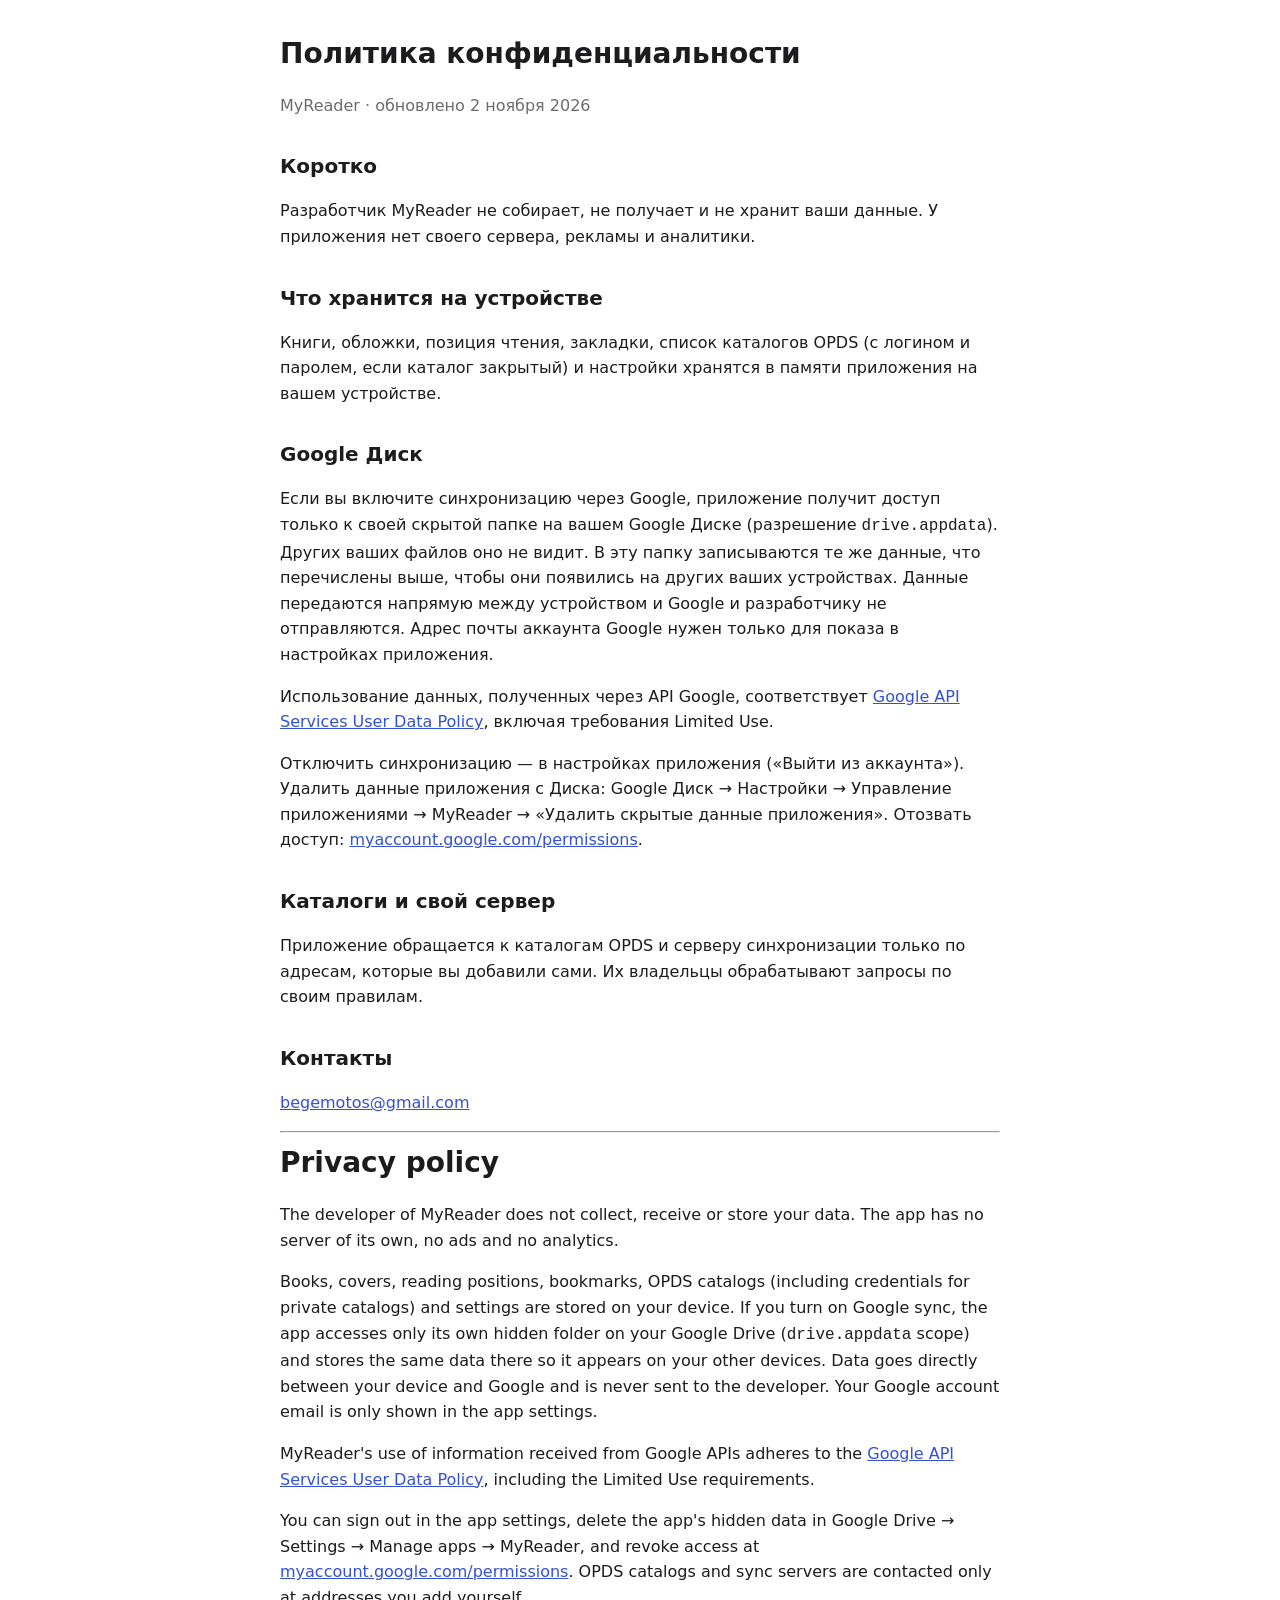
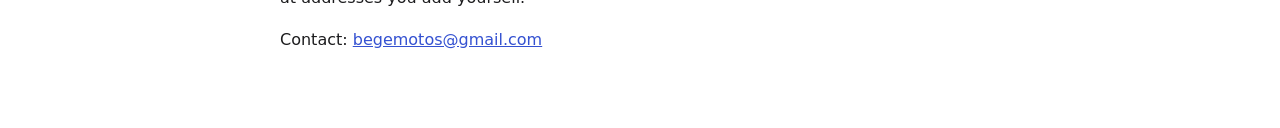
==== privacy.html @ 069d9de7 "MyReader: домашняя страница и политика конфиденциальности" ====
<!doctype html>
<html lang="ru"><head><meta charset="utf-8"><meta name="viewport" content="width=device-width,initial-scale=1">
<title>MyReader — конфиденциальность</title><link rel="stylesheet" href="style.css"></head>
<body><main>
<h1>Политика конфиденциальности</h1>
<p class="muted">MyReader · обновлено 2 ноября 2026</p>
<h2>Коротко</h2>
<p>Разработчик MyReader не собирает, не получает и не хранит ваши данные. У приложения нет своего сервера, рекламы и аналитики.</p>
<h2>Что хранится на устройстве</h2>
<p>Книги, обложки, позиция чтения, закладки, список каталогов OPDS (с логином и паролем, если каталог закрытый) и настройки хранятся в памяти приложения на вашем устройстве.</p>
<h2>Google Диск</h2>
<p>Если вы включите синхронизацию через Google, приложение получит доступ только к своей скрытой папке на вашем Google Диске (разрешение <code>drive.appdata</code>). Других ваших файлов оно не видит. В эту папку записываются те же данные, что перечислены выше, чтобы они появились на других ваших устройствах. Данные передаются напрямую между устройством и Google и разработчику не отправляются. Адрес почты аккаунта Google нужен только для показа в настройках приложения.</p>
<p>Использование данных, полученных через API Google, соответствует <a href="https://developers.google.com/terms/api-services-user-data-policy">Google API Services User Data Policy</a>, включая требования Limited Use.</p>
<p>Отключить синхронизацию — в настройках приложения («Выйти из аккаунта»). Удалить данные приложения с Диска: Google Диск → Настройки → Управление приложениями → MyReader → «Удалить скрытые данные приложения». Отозвать доступ: <a href="https://myaccount.google.com/permissions">myaccount.google.com/permissions</a>.</p>
<h2>Каталоги и свой сервер</h2>
<p>Приложение обращается к каталогам OPDS и серверу синхронизации только по адресам, которые вы добавили сами. Их владельцы обрабатывают запросы по своим правилам.</p>
<h2>Контакты</h2>
<p><a href="mailto:begemotos@gmail.com">begemotos@gmail.com</a></p>
<hr>
<section id="en" lang="en">
<h1>Privacy policy</h1>
<p>The developer of MyReader does not collect, receive or store your data. The app has no server of its own, no ads and no analytics.</p>
<p>Books, covers, reading positions, bookmarks, OPDS catalogs (including credentials for private catalogs) and settings are stored on your device. If you turn on Google sync, the app accesses only its own hidden folder on your Google Drive (<code>drive.appdata</code> scope) and stores the same data there so it appears on your other devices. Data goes directly between your device and Google and is never sent to the developer. Your Google account email is only shown in the app settings.</p>
<p>MyReader's use of information received from Google APIs adheres to the <a href="https://developers.google.com/terms/api-services-user-data-policy">Google API Services User Data Policy</a>, including the Limited Use requirements.</p>
<p>You can sign out in the app settings, delete the app's hidden data in Google Drive → Settings → Manage apps → MyReader, and revoke access at <a href="https://myaccount.google.com/permissions">myaccount.google.com/permissions</a>. OPDS catalogs and sync servers are contacted only at addresses you add yourself.</p>
<p>Contact: <a href="mailto:begemotos@gmail.com">begemotos@gmail.com</a></p>
</section>
</main></body></html>
---- style.css ----
:root{--bg:#fff;--text:#1c1c1e;--muted:#6b6b70;--accent:#3451D1}
@media (prefers-color-scheme:dark){:root{--bg:#121214;--text:#ececef;--muted:#9a9aa0;--accent:#8ea2ff}}
body{margin:0;background:var(--bg);color:var(--text);font:16px/1.6 system-ui,-apple-system,"Segoe UI",Roboto,sans-serif}
main{max-width:720px;margin:0 auto;padding:32px 16px 64px}
h1{font-size:28px;margin:0 0 8px}h2{font-size:20px;margin:32px 0 8px}
.muted{color:var(--muted)}a{color:var(--accent)}
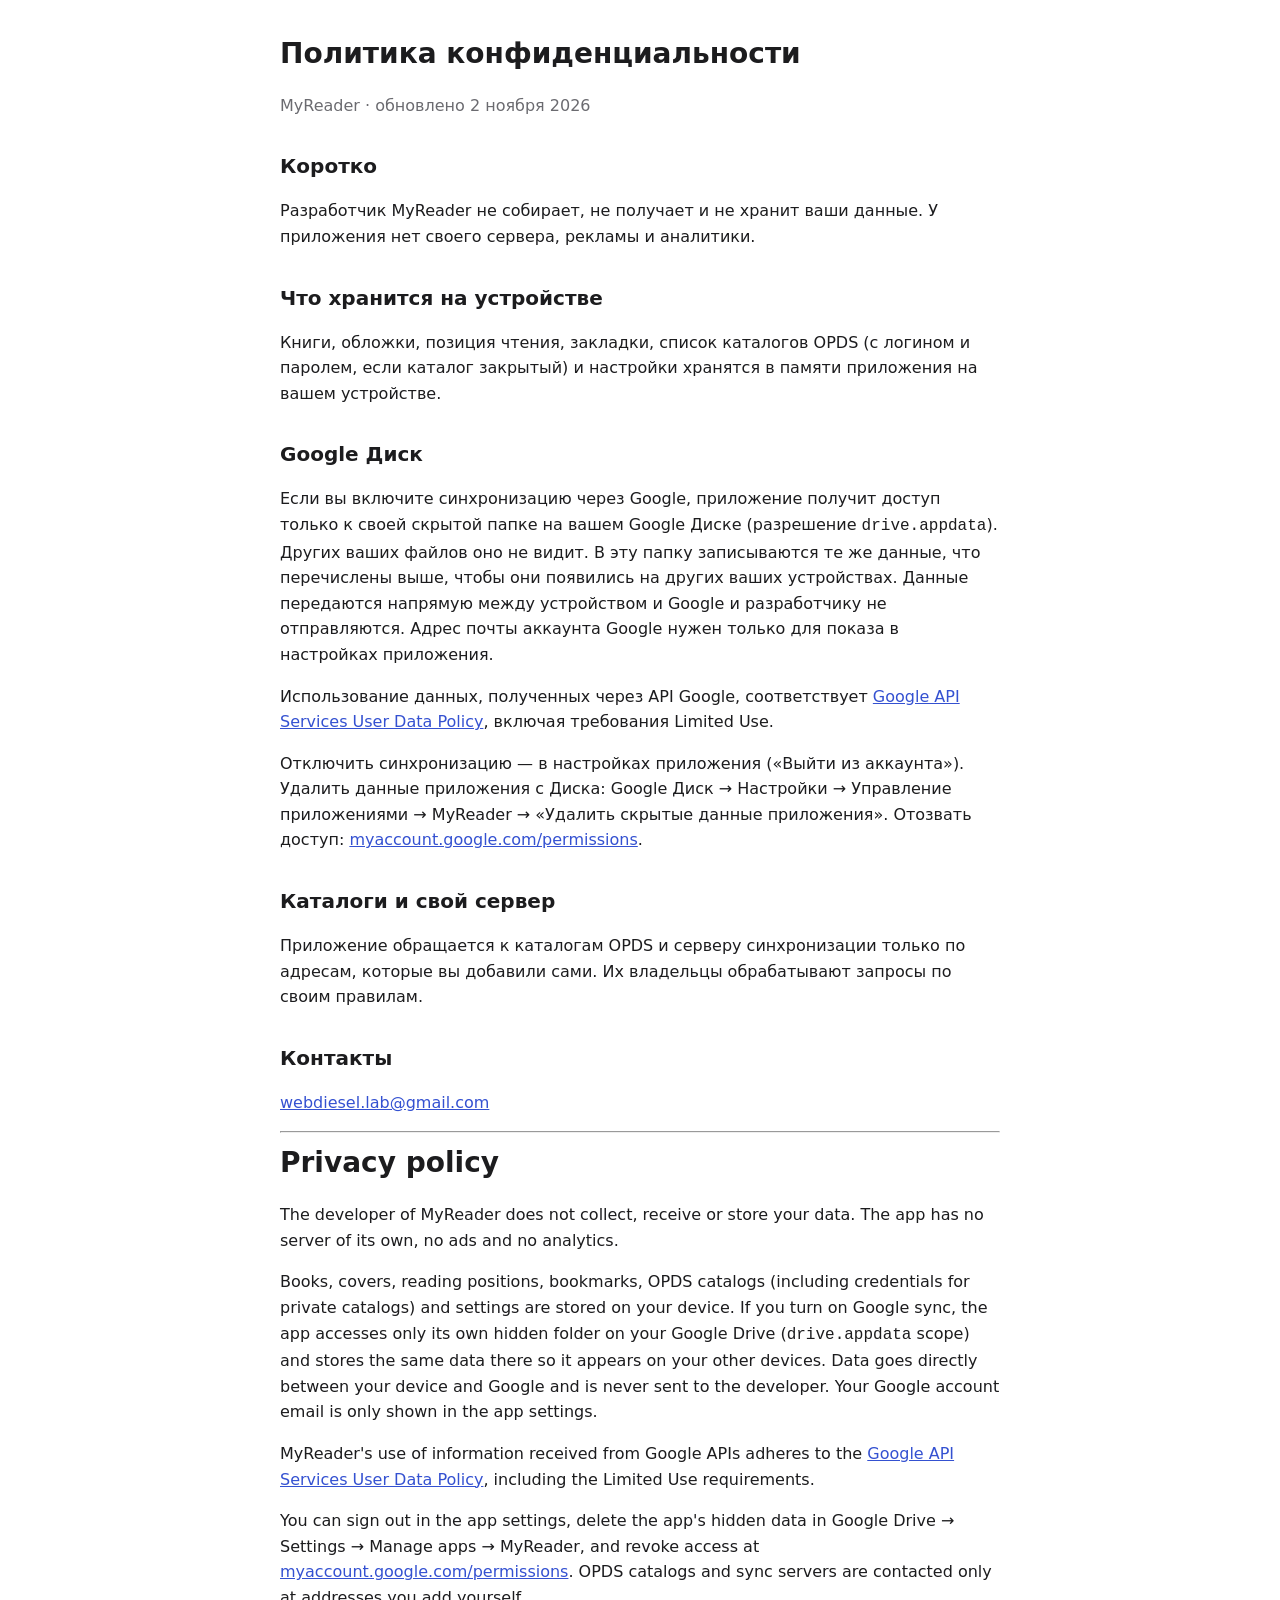
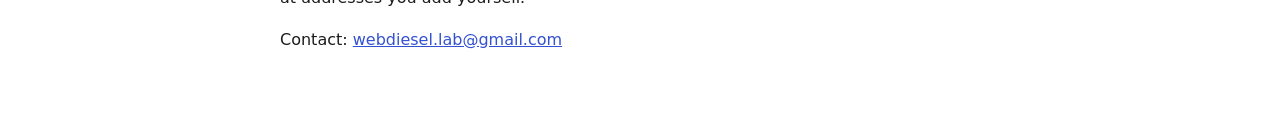
==== commit 1f549d5d: "Почта для связи" ====
--- a/privacy.html
+++ b/privacy.html
@@ -15,7 +15,7 @@
 <h2>Каталоги и свой сервер</h2>
 <p>Приложение обращается к каталогам OPDS и серверу синхронизации только по адресам, которые вы добавили сами. Их владельцы обрабатывают запросы по своим правилам.</p>
 <h2>Контакты</h2>
-<p><a href="mailto:begemotos@gmail.com">begemotos@gmail.com</a></p>
+<p><a href="mailto:webdiesel.lab@gmail.com">webdiesel.lab@gmail.com</a></p>
 <hr>
 <section id="en" lang="en">
 <h1>Privacy policy</h1>
@@ -23,6 +23,6 @@
 <p>Books, covers, reading positions, bookmarks, OPDS catalogs (including credentials for private catalogs) and settings are stored on your device. If you turn on Google sync, the app accesses only its own hidden folder on your Google Drive (<code>drive.appdata</code> scope) and stores the same data there so it appears on your other devices. Data goes directly between your device and Google and is never sent to the developer. Your Google account email is only shown in the app settings.</p>
 <p>MyReader's use of information received from Google APIs adheres to the <a href="https://developers.google.com/terms/api-services-user-data-policy">Google API Services User Data Policy</a>, including the Limited Use requirements.</p>
 <p>You can sign out in the app settings, delete the app's hidden data in Google Drive → Settings → Manage apps → MyReader, and revoke access at <a href="https://myaccount.google.com/permissions">myaccount.google.com/permissions</a>. OPDS catalogs and sync servers are contacted only at addresses you add yourself.</p>
-<p>Contact: <a href="mailto:begemotos@gmail.com">begemotos@gmail.com</a></p>
+<p>Contact: <a href="mailto:webdiesel.lab@gmail.com">webdiesel.lab@gmail.com</a></p>
 </section>
 </main></body></html>
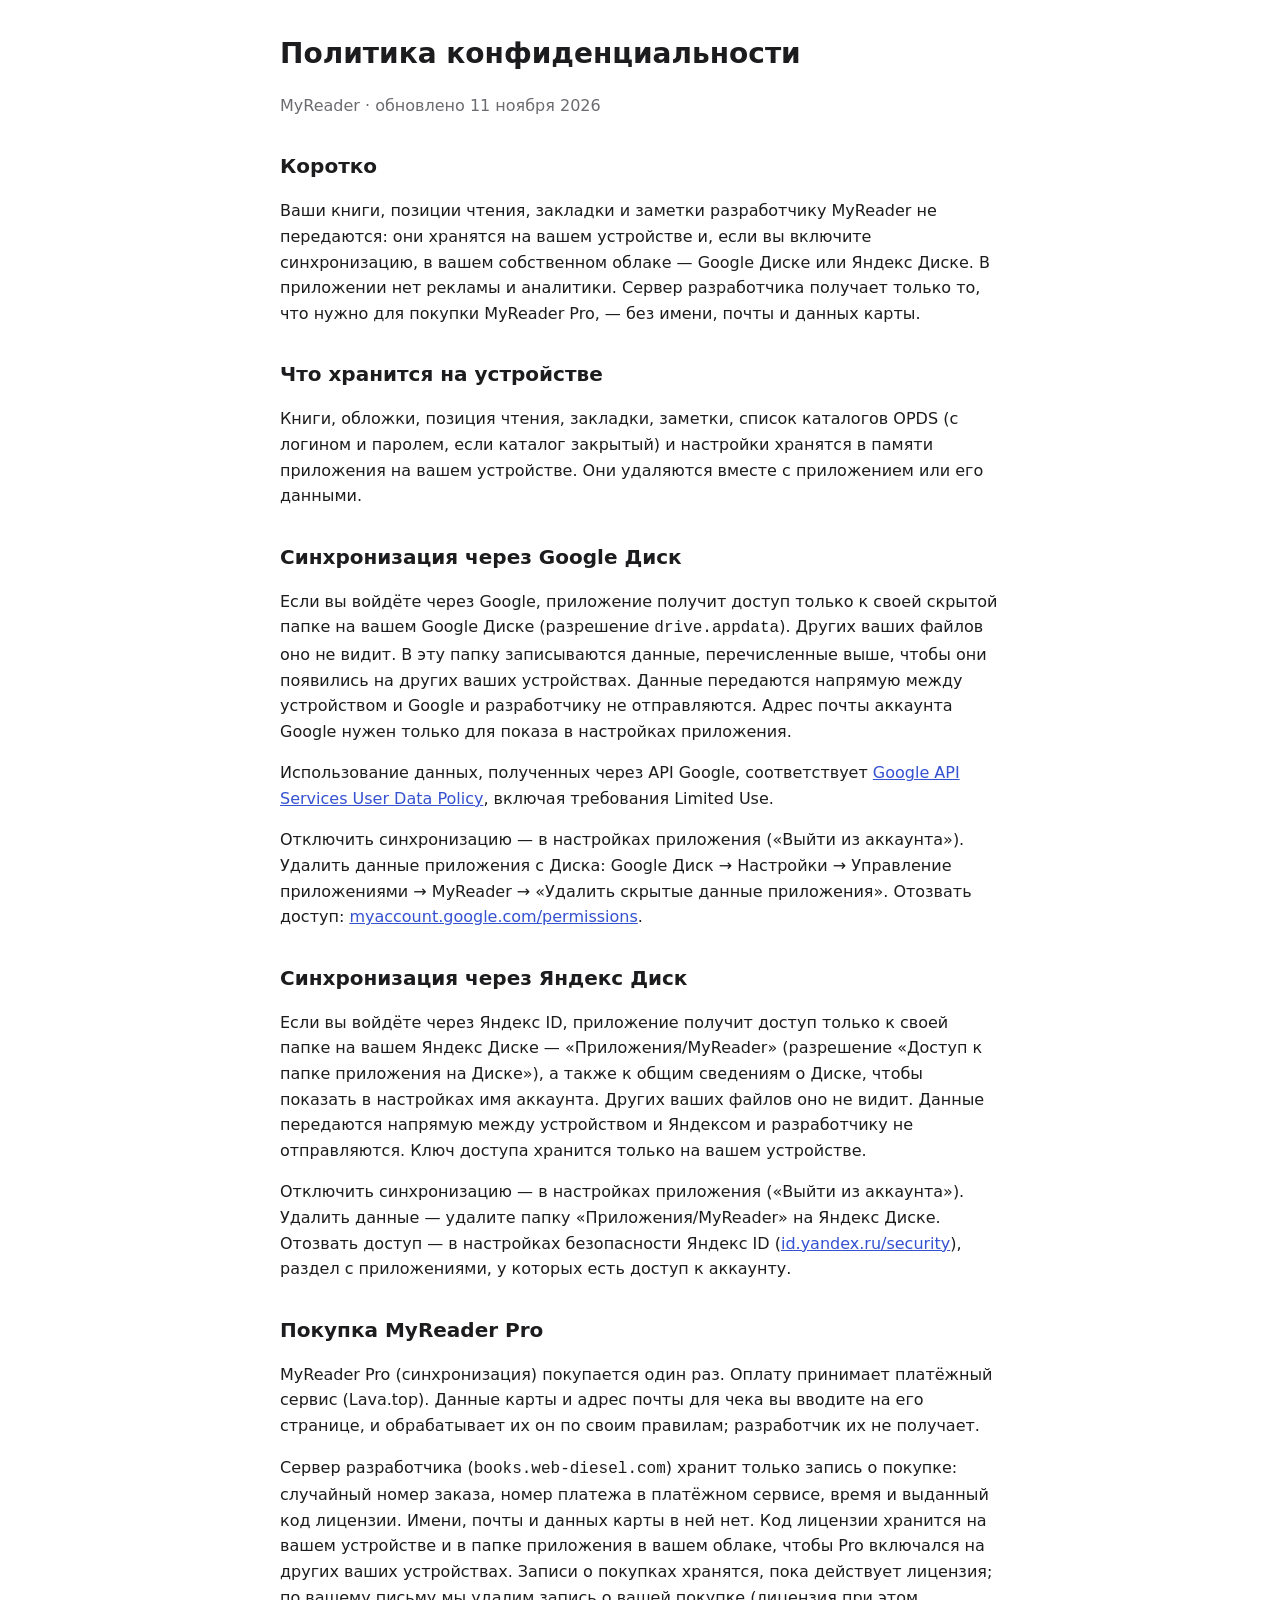
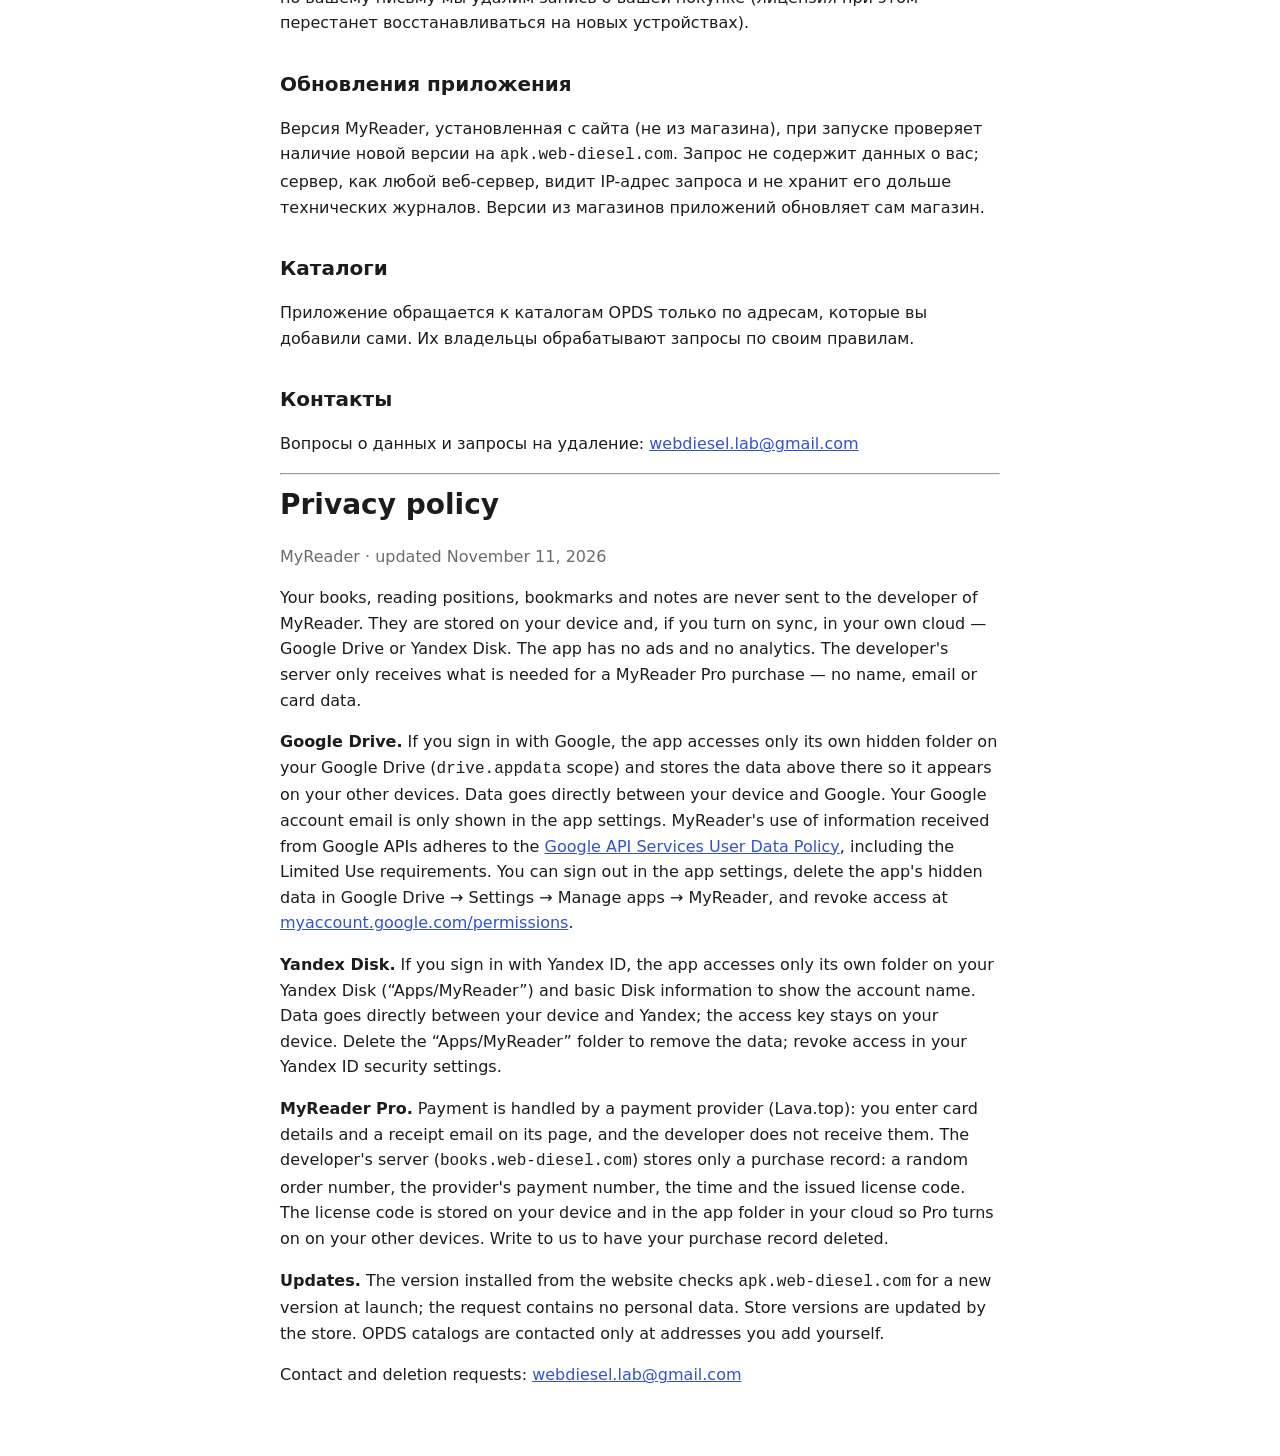
==== commit 4d176409: "Политика: Яндекс Диск, покупка MyReader Pro, сервер лицензий, проверка обновлений, сроки и удаление " ====
--- a/privacy.html
+++ b/privacy.html
@@ -3,26 +3,45 @@
 <title>MyReader — конфиденциальность</title><link rel="stylesheet" href="style.css"></head>
 <body><main>
 <h1>Политика конфиденциальности</h1>
-<p class="muted">MyReader · обновлено 2 ноября 2026</p>
+<p class="muted">MyReader · обновлено 11 ноября 2026</p>
+
 <h2>Коротко</h2>
-<p>Разработчик MyReader не собирает, не получает и не хранит ваши данные. У приложения нет своего сервера, рекламы и аналитики.</p>
+<p>Ваши книги, позиции чтения, закладки и заметки разработчику MyReader не передаются: они хранятся на вашем устройстве и, если вы включите синхронизацию, в вашем собственном облаке — Google Диске или Яндекс Диске. В приложении нет рекламы и аналитики. Сервер разработчика получает только то, что нужно для покупки MyReader Pro, — без имени, почты и данных карты.</p>
+
 <h2>Что хранится на устройстве</h2>
-<p>Книги, обложки, позиция чтения, закладки, список каталогов OPDS (с логином и паролем, если каталог закрытый) и настройки хранятся в памяти приложения на вашем устройстве.</p>
-<h2>Google Диск</h2>
-<p>Если вы включите синхронизацию через Google, приложение получит доступ только к своей скрытой папке на вашем Google Диске (разрешение <code>drive.appdata</code>). Других ваших файлов оно не видит. В эту папку записываются те же данные, что перечислены выше, чтобы они появились на других ваших устройствах. Данные передаются напрямую между устройством и Google и разработчику не отправляются. Адрес почты аккаунта Google нужен только для показа в настройках приложения.</p>
+<p>Книги, обложки, позиция чтения, закладки, заметки, список каталогов OPDS (с логином и паролем, если каталог закрытый) и настройки хранятся в памяти приложения на вашем устройстве. Они удаляются вместе с приложением или его данными.</p>
+
+<h2>Синхронизация через Google Диск</h2>
+<p>Если вы войдёте через Google, приложение получит доступ только к своей скрытой папке на вашем Google Диске (разрешение <code>drive.appdata</code>). Других ваших файлов оно не видит. В эту папку записываются данные, перечисленные выше, чтобы они появились на других ваших устройствах. Данные передаются напрямую между устройством и Google и разработчику не отправляются. Адрес почты аккаунта Google нужен только для показа в настройках приложения.</p>
 <p>Использование данных, полученных через API Google, соответствует <a href="https://developers.google.com/terms/api-services-user-data-policy">Google API Services User Data Policy</a>, включая требования Limited Use.</p>
 <p>Отключить синхронизацию — в настройках приложения («Выйти из аккаунта»). Удалить данные приложения с Диска: Google Диск → Настройки → Управление приложениями → MyReader → «Удалить скрытые данные приложения». Отозвать доступ: <a href="https://myaccount.google.com/permissions">myaccount.google.com/permissions</a>.</p>
-<h2>Каталоги и свой сервер</h2>
-<p>Приложение обращается к каталогам OPDS и серверу синхронизации только по адресам, которые вы добавили сами. Их владельцы обрабатывают запросы по своим правилам.</p>
+
+<h2>Синхронизация через Яндекс Диск</h2>
+<p>Если вы войдёте через Яндекс ID, приложение получит доступ только к своей папке на вашем Яндекс Диске — «Приложения/MyReader» (разрешение «Доступ к папке приложения на Диске»), а также к общим сведениям о Диске, чтобы показать в настройках имя аккаунта. Других ваших файлов оно не видит. Данные передаются напрямую между устройством и Яндексом и разработчику не отправляются. Ключ доступа хранится только на вашем устройстве.</p>
+<p>Отключить синхронизацию — в настройках приложения («Выйти из аккаунта»). Удалить данные — удалите папку «Приложения/MyReader» на Яндекс Диске. Отозвать доступ — в настройках безопасности Яндекс ID (<a href="https://id.yandex.ru/security">id.yandex.ru/security</a>), раздел с приложениями, у которых есть доступ к аккаунту.</p>
+
+<h2>Покупка MyReader Pro</h2>
+<p>MyReader Pro (синхронизация) покупается один раз. Оплату принимает платёжный сервис (Lava.top). Данные карты и адрес почты для чека вы вводите на его странице, и обрабатывает их он по своим правилам; разработчик их не получает.</p>
+<p>Сервер разработчика (<code>books.web-diesel.com</code>) хранит только запись о покупке: случайный номер заказа, номер платежа в платёжном сервисе, время и выданный код лицензии. Имени, почты и данных карты в ней нет. Код лицензии хранится на вашем устройстве и в папке приложения в вашем облаке, чтобы Pro включался на других ваших устройствах. Записи о покупках хранятся, пока действует лицензия; по вашему письму мы удалим запись о вашей покупке (лицензия при этом перестанет восстанавливаться на новых устройствах).</p>
+
+<h2>Обновления приложения</h2>
+<p>Версия MyReader, установленная с сайта (не из магазина), при запуске проверяет наличие новой версии на <code>apk.web-diesel.com</code>. Запрос не содержит данных о вас; сервер, как любой веб-сервер, видит IP-адрес запроса и не хранит его дольше технических журналов. Версии из магазинов приложений обновляет сам магазин.</p>
+
+<h2>Каталоги</h2>
+<p>Приложение обращается к каталогам OPDS только по адресам, которые вы добавили сами. Их владельцы обрабатывают запросы по своим правилам.</p>
+
 <h2>Контакты</h2>
-<p><a href="mailto:webdiesel.lab@gmail.com">webdiesel.lab@gmail.com</a></p>
+<p>Вопросы о данных и запросы на удаление: <a href="mailto:webdiesel.lab@gmail.com">webdiesel.lab@gmail.com</a></p>
+
 <hr>
 <section id="en" lang="en">
 <h1>Privacy policy</h1>
-<p>The developer of MyReader does not collect, receive or store your data. The app has no server of its own, no ads and no analytics.</p>
-<p>Books, covers, reading positions, bookmarks, OPDS catalogs (including credentials for private catalogs) and settings are stored on your device. If you turn on Google sync, the app accesses only its own hidden folder on your Google Drive (<code>drive.appdata</code> scope) and stores the same data there so it appears on your other devices. Data goes directly between your device and Google and is never sent to the developer. Your Google account email is only shown in the app settings.</p>
-<p>MyReader's use of information received from Google APIs adheres to the <a href="https://developers.google.com/terms/api-services-user-data-policy">Google API Services User Data Policy</a>, including the Limited Use requirements.</p>
-<p>You can sign out in the app settings, delete the app's hidden data in Google Drive → Settings → Manage apps → MyReader, and revoke access at <a href="https://myaccount.google.com/permissions">myaccount.google.com/permissions</a>. OPDS catalogs and sync servers are contacted only at addresses you add yourself.</p>
-<p>Contact: <a href="mailto:webdiesel.lab@gmail.com">webdiesel.lab@gmail.com</a></p>
+<p class="muted">MyReader · updated November 11, 2026</p>
+<p>Your books, reading positions, bookmarks and notes are never sent to the developer of MyReader. They are stored on your device and, if you turn on sync, in your own cloud — Google Drive or Yandex Disk. The app has no ads and no analytics. The developer's server only receives what is needed for a MyReader Pro purchase — no name, email or card data.</p>
+<p><b>Google Drive.</b> If you sign in with Google, the app accesses only its own hidden folder on your Google Drive (<code>drive.appdata</code> scope) and stores the data above there so it appears on your other devices. Data goes directly between your device and Google. Your Google account email is only shown in the app settings. MyReader's use of information received from Google APIs adheres to the <a href="https://developers.google.com/terms/api-services-user-data-policy">Google API Services User Data Policy</a>, including the Limited Use requirements. You can sign out in the app settings, delete the app's hidden data in Google Drive → Settings → Manage apps → MyReader, and revoke access at <a href="https://myaccount.google.com/permissions">myaccount.google.com/permissions</a>.</p>
+<p><b>Yandex Disk.</b> If you sign in with Yandex ID, the app accesses only its own folder on your Yandex Disk (“Apps/MyReader”) and basic Disk information to show the account name. Data goes directly between your device and Yandex; the access key stays on your device. Delete the “Apps/MyReader” folder to remove the data; revoke access in your Yandex ID security settings.</p>
+<p><b>MyReader Pro.</b> Payment is handled by a payment provider (Lava.top): you enter card details and a receipt email on its page, and the developer does not receive them. The developer's server (<code>books.web-diesel.com</code>) stores only a purchase record: a random order number, the provider's payment number, the time and the issued license code. The license code is stored on your device and in the app folder in your cloud so Pro turns on on your other devices. Write to us to have your purchase record deleted.</p>
+<p><b>Updates.</b> The version installed from the website checks <code>apk.web-diesel.com</code> for a new version at launch; the request contains no personal data. Store versions are updated by the store. OPDS catalogs are contacted only at addresses you add yourself.</p>
+<p>Contact and deletion requests: <a href="mailto:webdiesel.lab@gmail.com">webdiesel.lab@gmail.com</a></p>
 </section>
 </main></body></html>
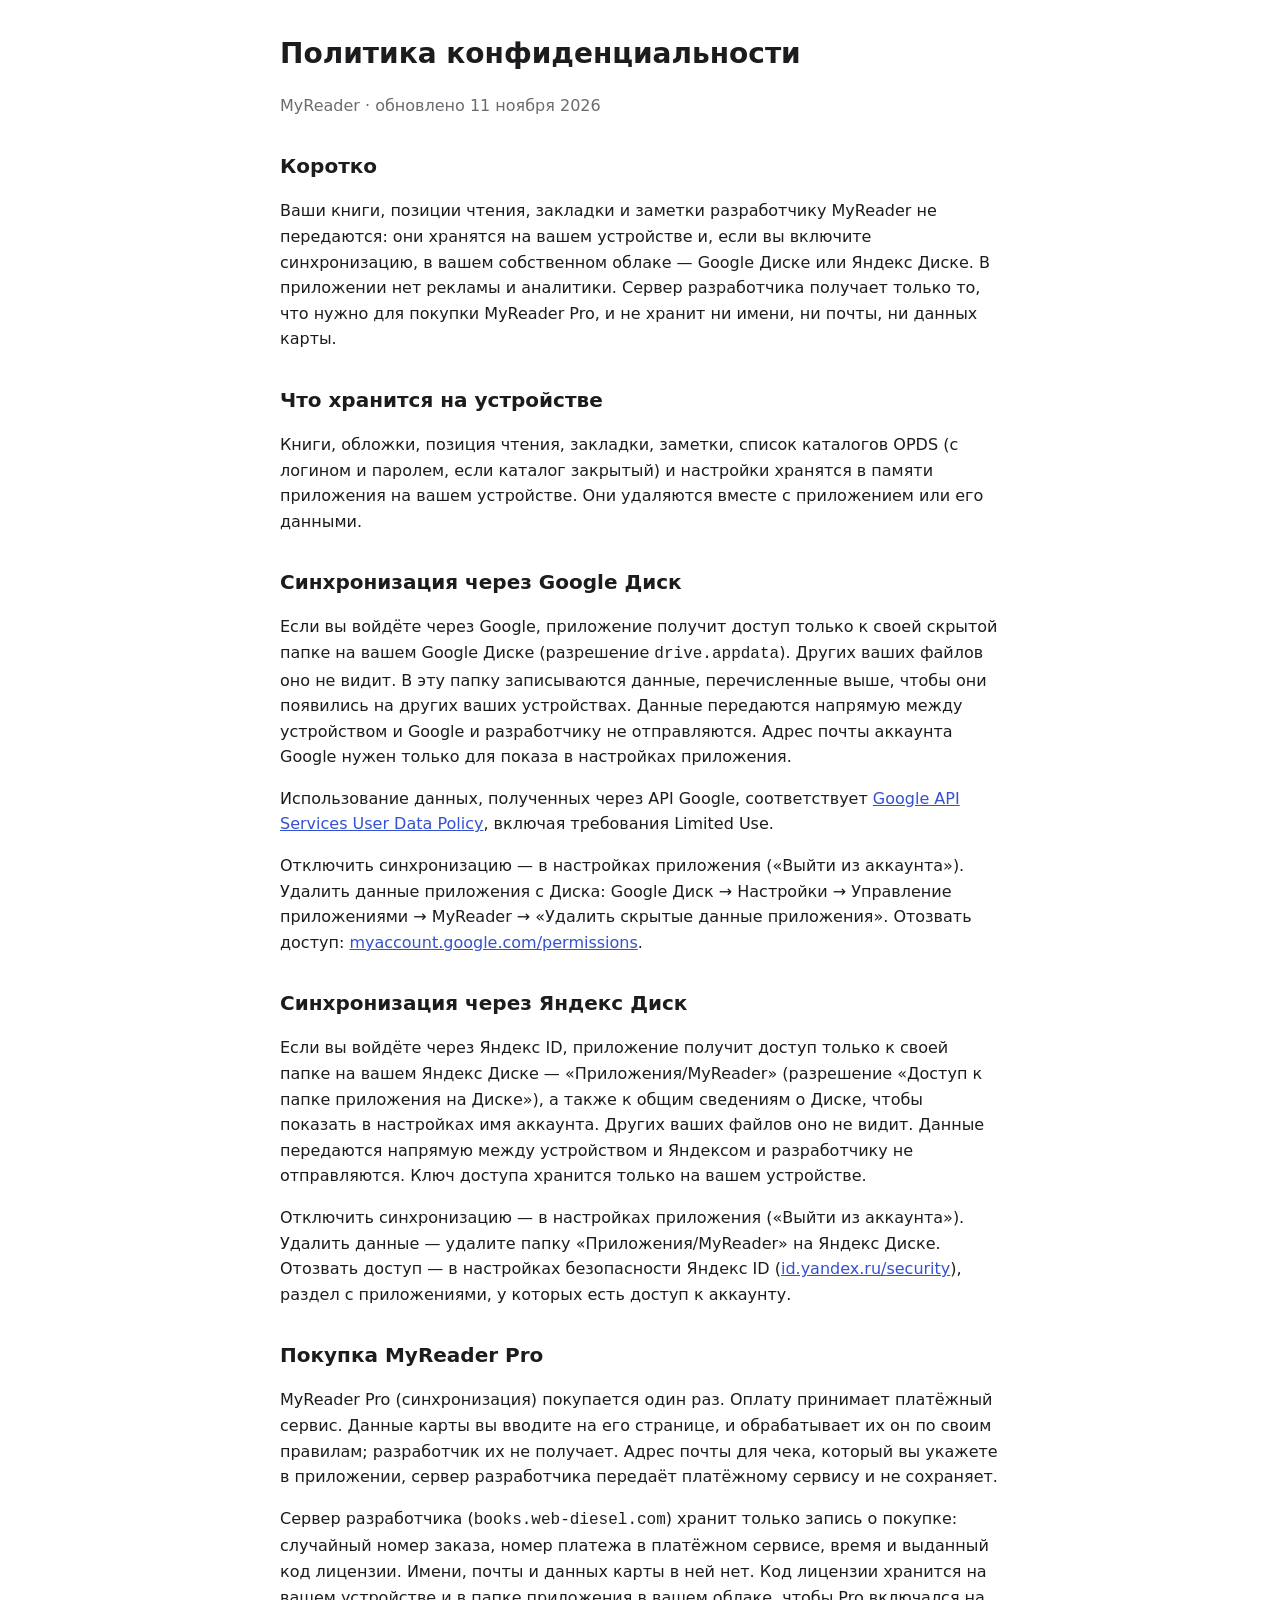
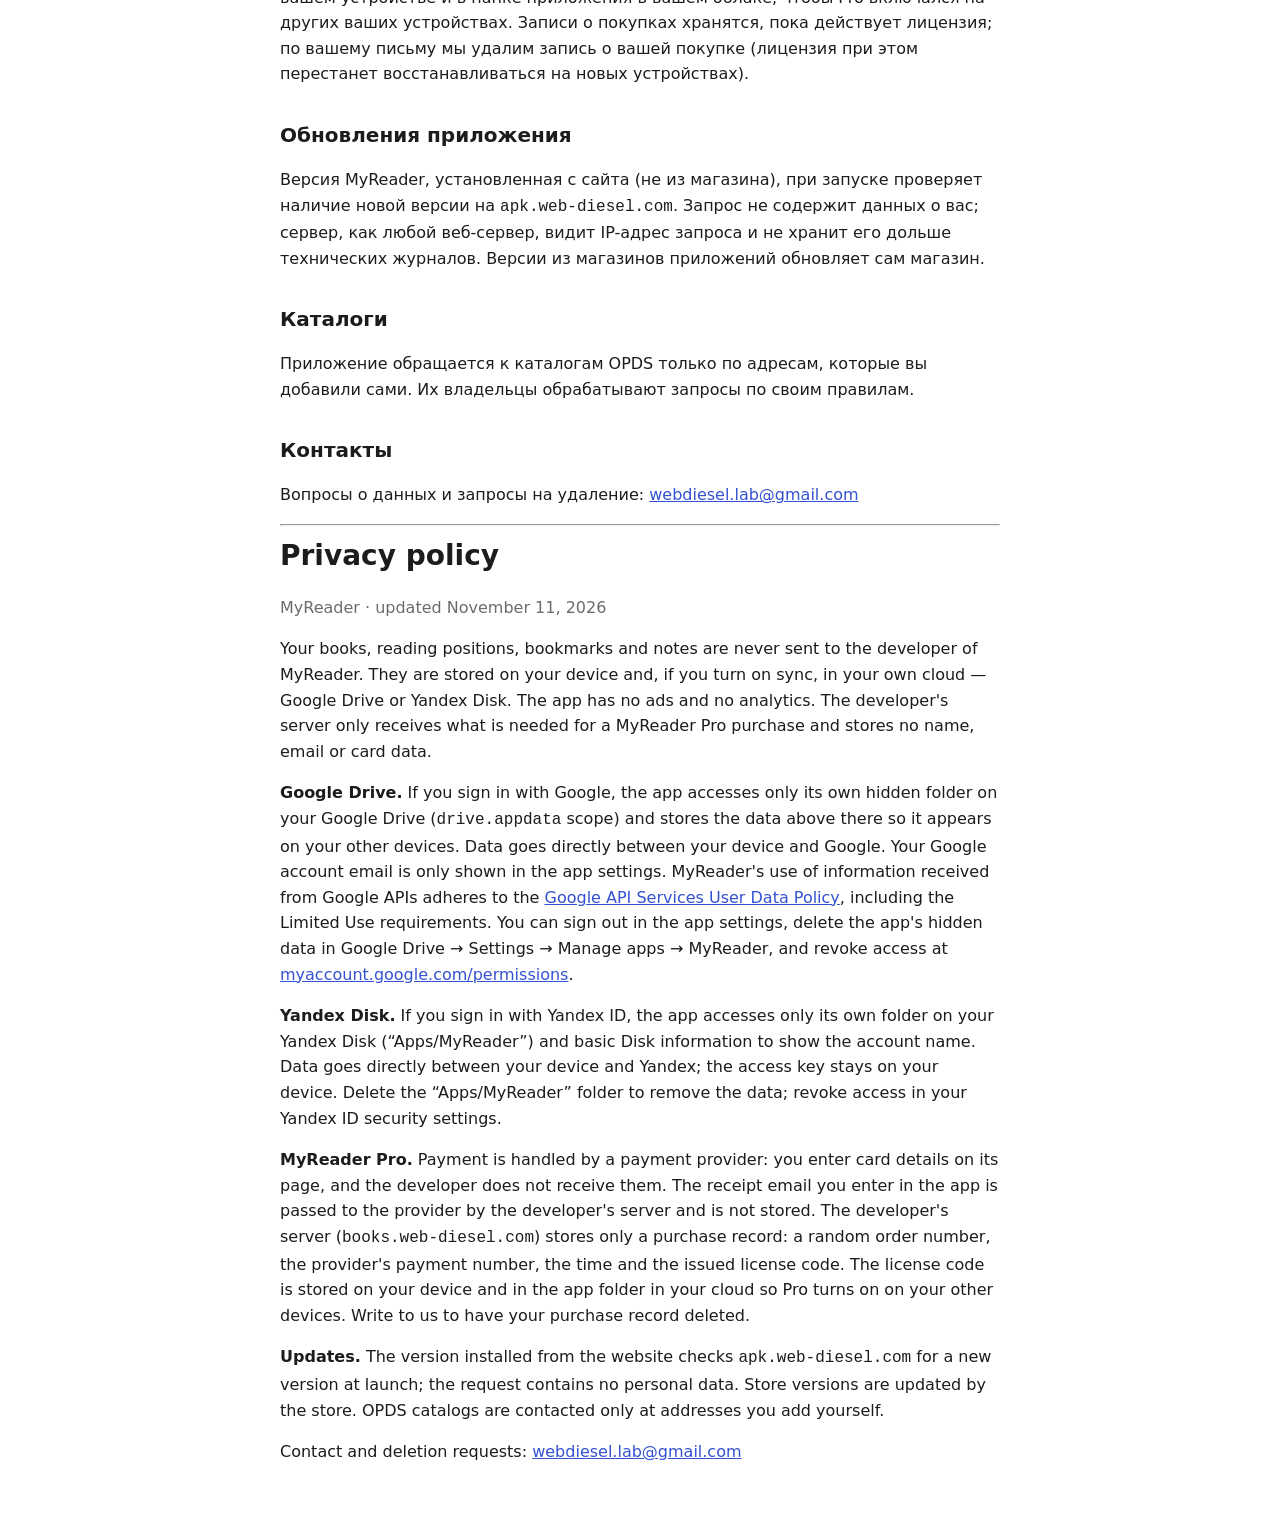
==== commit 7afc40f9: "Политика: платёжный сервис без названия, почта для чека не хранится" ====
--- a/privacy.html
+++ b/privacy.html
@@ -6,7 +6,7 @@
 <p class="muted">MyReader · обновлено 11 ноября 2026</p>
 
 <h2>Коротко</h2>
-<p>Ваши книги, позиции чтения, закладки и заметки разработчику MyReader не передаются: они хранятся на вашем устройстве и, если вы включите синхронизацию, в вашем собственном облаке — Google Диске или Яндекс Диске. В приложении нет рекламы и аналитики. Сервер разработчика получает только то, что нужно для покупки MyReader Pro, — без имени, почты и данных карты.</p>
+<p>Ваши книги, позиции чтения, закладки и заметки разработчику MyReader не передаются: они хранятся на вашем устройстве и, если вы включите синхронизацию, в вашем собственном облаке — Google Диске или Яндекс Диске. В приложении нет рекламы и аналитики. Сервер разработчика получает только то, что нужно для покупки MyReader Pro, и не хранит ни имени, ни почты, ни данных карты.</p>
 
 <h2>Что хранится на устройстве</h2>
 <p>Книги, обложки, позиция чтения, закладки, заметки, список каталогов OPDS (с логином и паролем, если каталог закрытый) и настройки хранятся в памяти приложения на вашем устройстве. Они удаляются вместе с приложением или его данными.</p>
@@ -21,7 +21,7 @@
 <p>Отключить синхронизацию — в настройках приложения («Выйти из аккаунта»). Удалить данные — удалите папку «Приложения/MyReader» на Яндекс Диске. Отозвать доступ — в настройках безопасности Яндекс ID (<a href="https://id.yandex.ru/security">id.yandex.ru/security</a>), раздел с приложениями, у которых есть доступ к аккаунту.</p>
 
 <h2>Покупка MyReader Pro</h2>
-<p>MyReader Pro (синхронизация) покупается один раз. Оплату принимает платёжный сервис (Lava.top). Данные карты и адрес почты для чека вы вводите на его странице, и обрабатывает их он по своим правилам; разработчик их не получает.</p>
+<p>MyReader Pro (синхронизация) покупается один раз. Оплату принимает платёжный сервис. Данные карты вы вводите на его странице, и обрабатывает их он по своим правилам; разработчик их не получает. Адрес почты для чека, который вы укажете в приложении, сервер разработчика передаёт платёжному сервису и не сохраняет.</p>
 <p>Сервер разработчика (<code>books.web-diesel.com</code>) хранит только запись о покупке: случайный номер заказа, номер платежа в платёжном сервисе, время и выданный код лицензии. Имени, почты и данных карты в ней нет. Код лицензии хранится на вашем устройстве и в папке приложения в вашем облаке, чтобы Pro включался на других ваших устройствах. Записи о покупках хранятся, пока действует лицензия; по вашему письму мы удалим запись о вашей покупке (лицензия при этом перестанет восстанавливаться на новых устройствах).</p>
 
 <h2>Обновления приложения</h2>
@@ -37,10 +37,10 @@
 <section id="en" lang="en">
 <h1>Privacy policy</h1>
 <p class="muted">MyReader · updated November 11, 2026</p>
-<p>Your books, reading positions, bookmarks and notes are never sent to the developer of MyReader. They are stored on your device and, if you turn on sync, in your own cloud — Google Drive or Yandex Disk. The app has no ads and no analytics. The developer's server only receives what is needed for a MyReader Pro purchase — no name, email or card data.</p>
+<p>Your books, reading positions, bookmarks and notes are never sent to the developer of MyReader. They are stored on your device and, if you turn on sync, in your own cloud — Google Drive or Yandex Disk. The app has no ads and no analytics. The developer's server only receives what is needed for a MyReader Pro purchase and stores no name, email or card data.</p>
 <p><b>Google Drive.</b> If you sign in with Google, the app accesses only its own hidden folder on your Google Drive (<code>drive.appdata</code> scope) and stores the data above there so it appears on your other devices. Data goes directly between your device and Google. Your Google account email is only shown in the app settings. MyReader's use of information received from Google APIs adheres to the <a href="https://developers.google.com/terms/api-services-user-data-policy">Google API Services User Data Policy</a>, including the Limited Use requirements. You can sign out in the app settings, delete the app's hidden data in Google Drive → Settings → Manage apps → MyReader, and revoke access at <a href="https://myaccount.google.com/permissions">myaccount.google.com/permissions</a>.</p>
 <p><b>Yandex Disk.</b> If you sign in with Yandex ID, the app accesses only its own folder on your Yandex Disk (“Apps/MyReader”) and basic Disk information to show the account name. Data goes directly between your device and Yandex; the access key stays on your device. Delete the “Apps/MyReader” folder to remove the data; revoke access in your Yandex ID security settings.</p>
-<p><b>MyReader Pro.</b> Payment is handled by a payment provider (Lava.top): you enter card details and a receipt email on its page, and the developer does not receive them. The developer's server (<code>books.web-diesel.com</code>) stores only a purchase record: a random order number, the provider's payment number, the time and the issued license code. The license code is stored on your device and in the app folder in your cloud so Pro turns on on your other devices. Write to us to have your purchase record deleted.</p>
+<p><b>MyReader Pro.</b> Payment is handled by a payment provider: you enter card details on its page, and the developer does not receive them. The receipt email you enter in the app is passed to the provider by the developer's server and is not stored. The developer's server (<code>books.web-diesel.com</code>) stores only a purchase record: a random order number, the provider's payment number, the time and the issued license code. The license code is stored on your device and in the app folder in your cloud so Pro turns on on your other devices. Write to us to have your purchase record deleted.</p>
 <p><b>Updates.</b> The version installed from the website checks <code>apk.web-diesel.com</code> for a new version at launch; the request contains no personal data. Store versions are updated by the store. OPDS catalogs are contacted only at addresses you add yourself.</p>
 <p>Contact and deletion requests: <a href="mailto:webdiesel.lab@gmail.com">webdiesel.lab@gmail.com</a></p>
 </section>
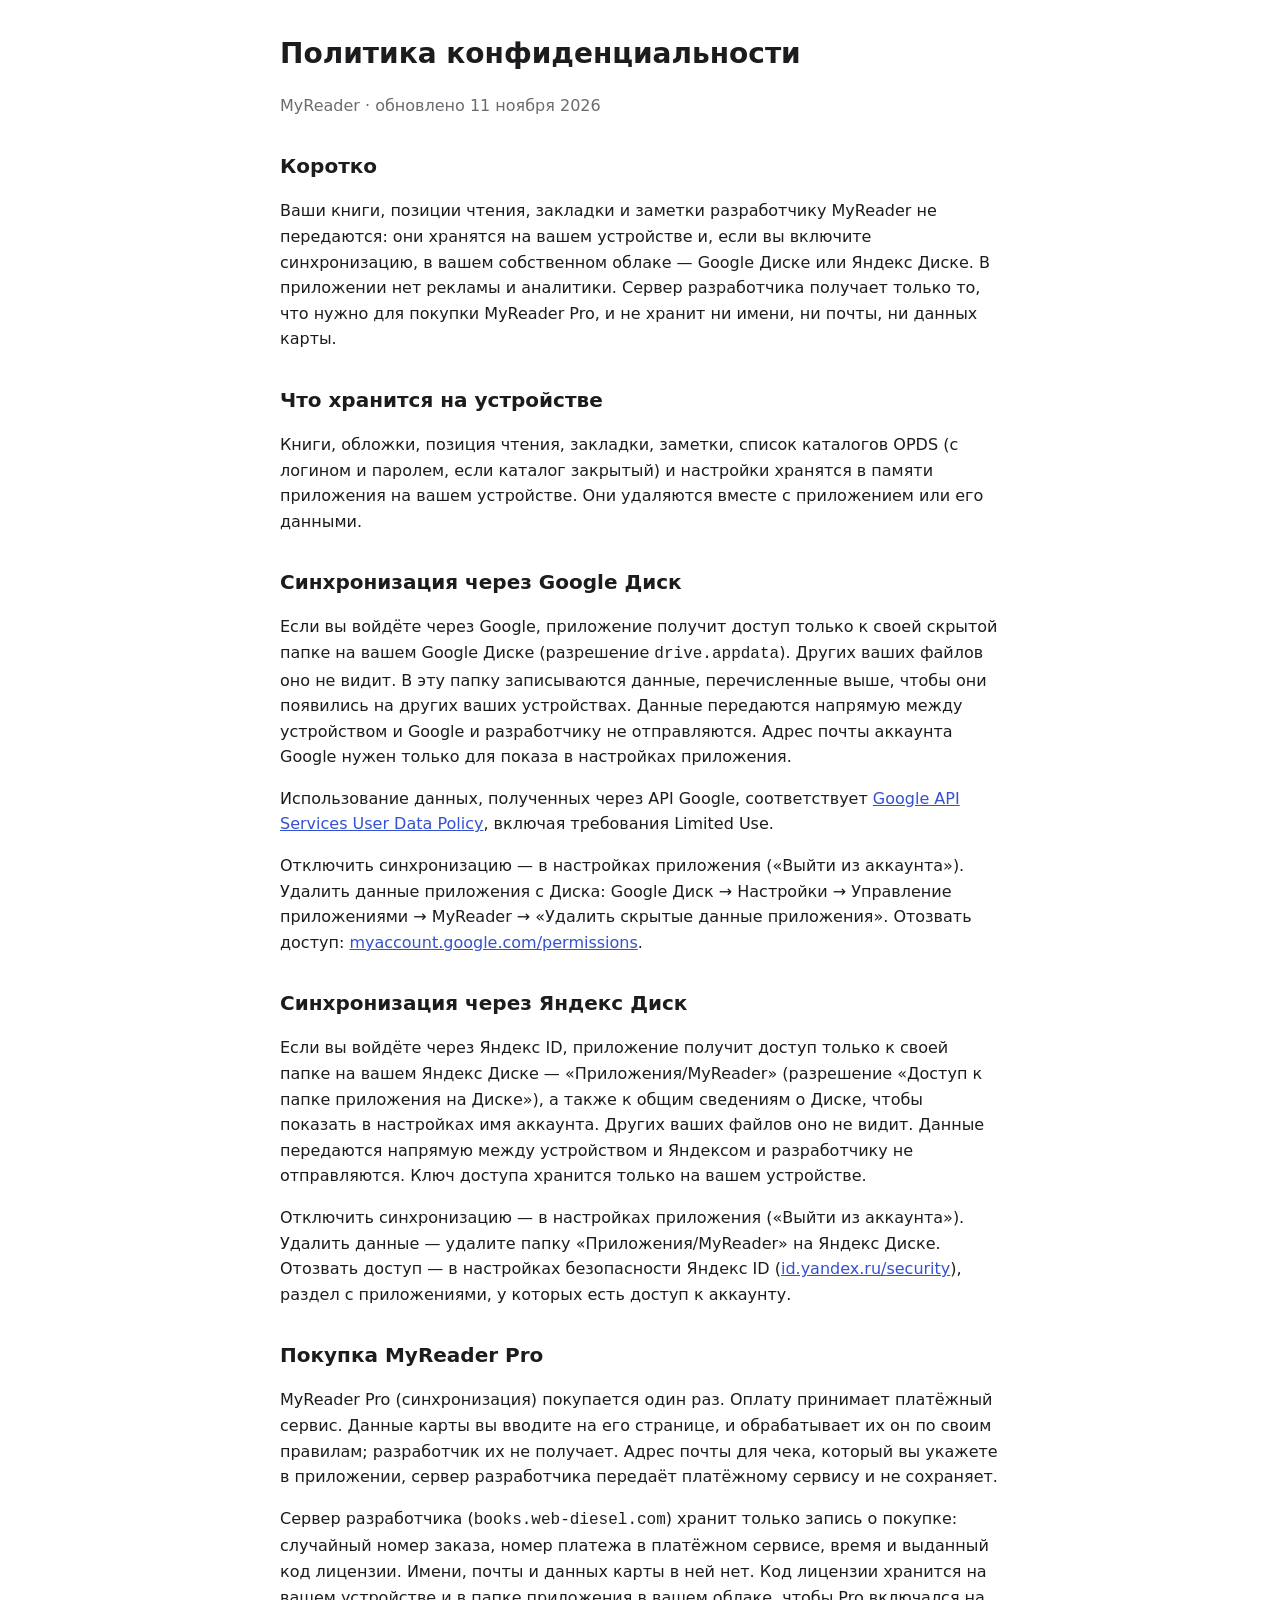
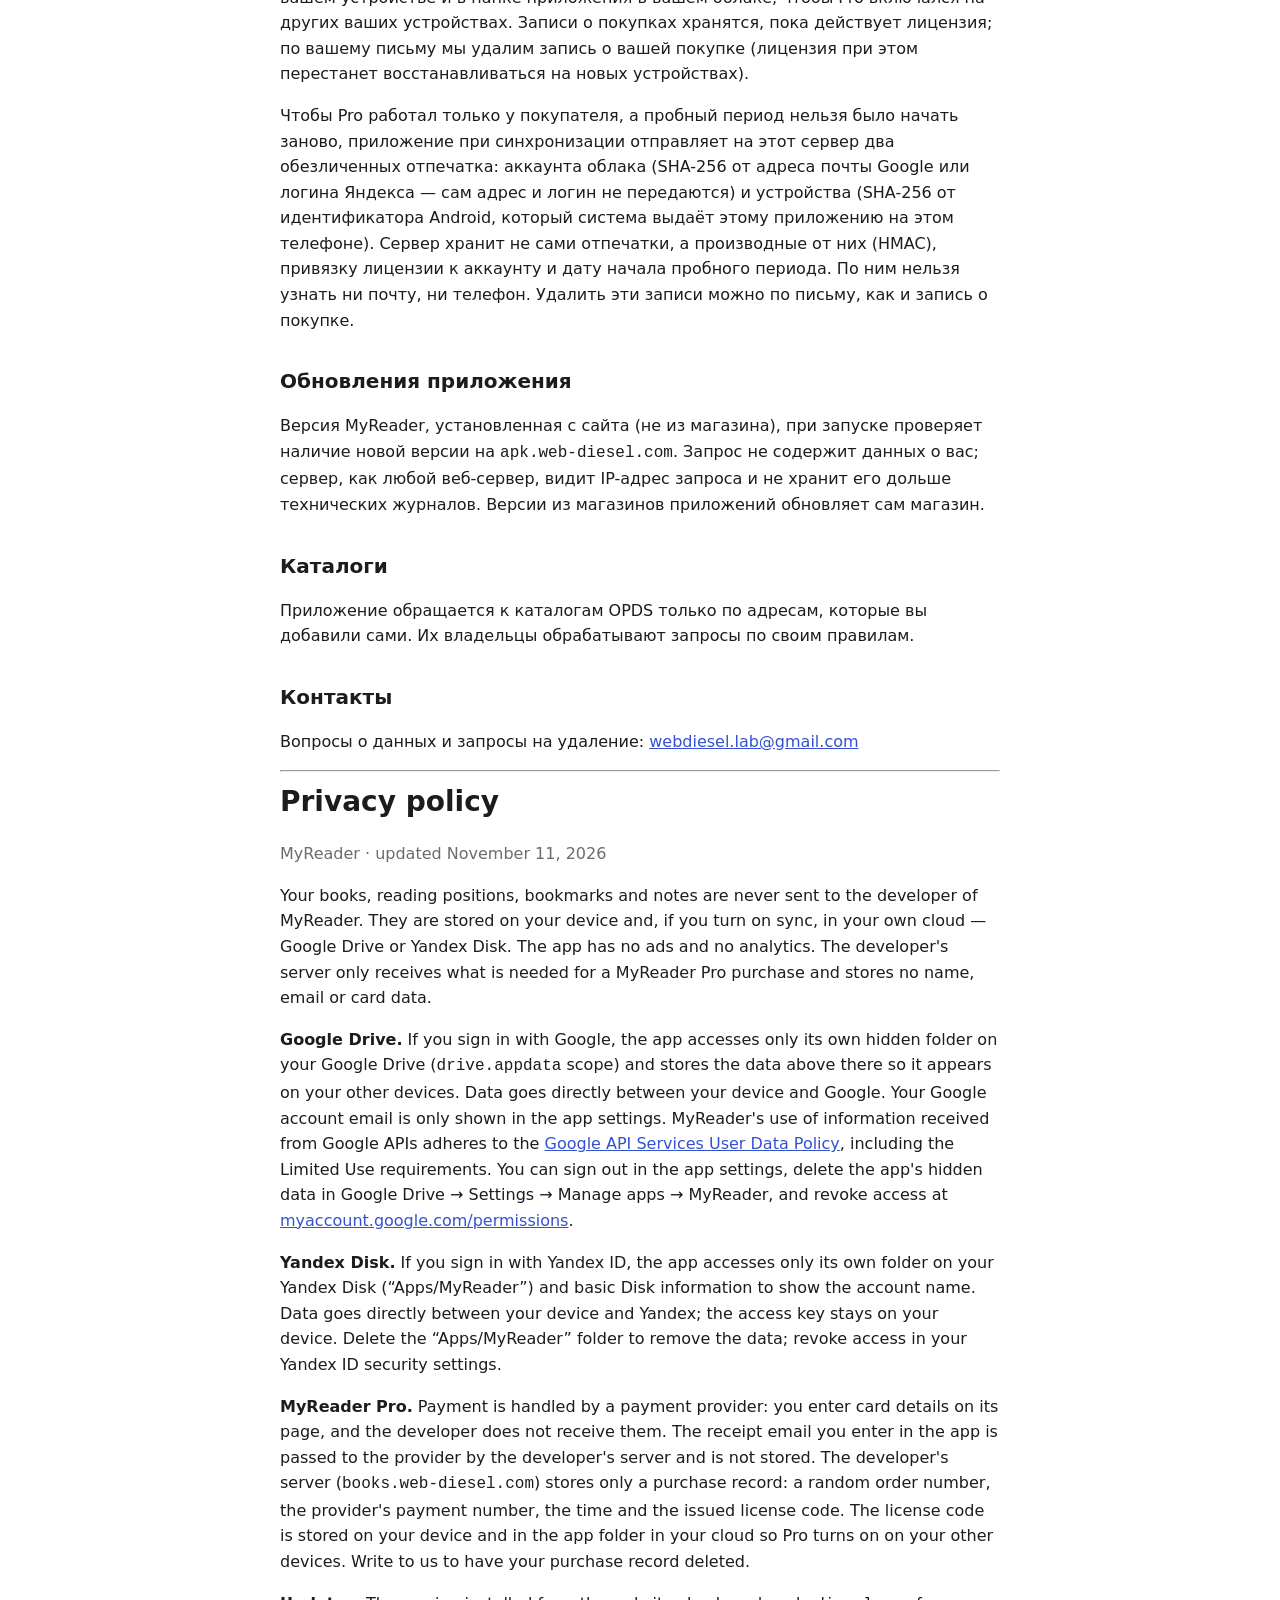
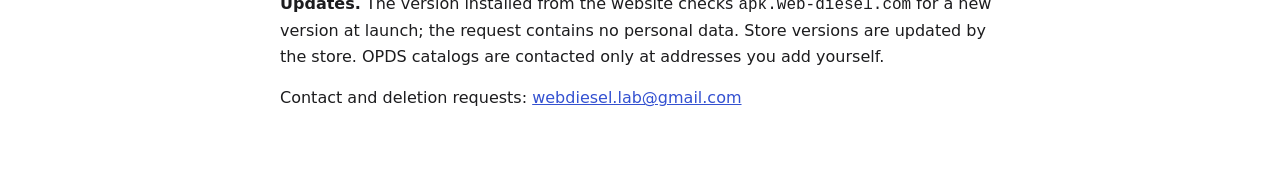
==== commit 86ea0722: "Политика: отпечатки аккаунта и устройства для Pro и пробного периода" ====
--- a/privacy.html
+++ b/privacy.html
@@ -23,6 +23,7 @@
 <h2>Покупка MyReader Pro</h2>
 <p>MyReader Pro (синхронизация) покупается один раз. Оплату принимает платёжный сервис. Данные карты вы вводите на его странице, и обрабатывает их он по своим правилам; разработчик их не получает. Адрес почты для чека, который вы укажете в приложении, сервер разработчика передаёт платёжному сервису и не сохраняет.</p>
 <p>Сервер разработчика (<code>books.web-diesel.com</code>) хранит только запись о покупке: случайный номер заказа, номер платежа в платёжном сервисе, время и выданный код лицензии. Имени, почты и данных карты в ней нет. Код лицензии хранится на вашем устройстве и в папке приложения в вашем облаке, чтобы Pro включался на других ваших устройствах. Записи о покупках хранятся, пока действует лицензия; по вашему письму мы удалим запись о вашей покупке (лицензия при этом перестанет восстанавливаться на новых устройствах).</p>
+<p>Чтобы Pro работал только у покупателя, а пробный период нельзя было начать заново, приложение при синхронизации отправляет на этот сервер два обезличенных отпечатка: аккаунта облака (SHA-256 от адреса почты Google или логина Яндекса — сам адрес и логин не передаются) и устройства (SHA-256 от идентификатора Android, который система выдаёт этому приложению на этом телефоне). Сервер хранит не сами отпечатки, а производные от них (HMAC), привязку лицензии к аккаунту и дату начала пробного периода. По ним нельзя узнать ни почту, ни телефон. Удалить эти записи можно по письму, как и запись о покупке.</p>
 
 <h2>Обновления приложения</h2>
 <p>Версия MyReader, установленная с сайта (не из магазина), при запуске проверяет наличие новой версии на <code>apk.web-diesel.com</code>. Запрос не содержит данных о вас; сервер, как любой веб-сервер, видит IP-адрес запроса и не хранит его дольше технических журналов. Версии из магазинов приложений обновляет сам магазин.</p>
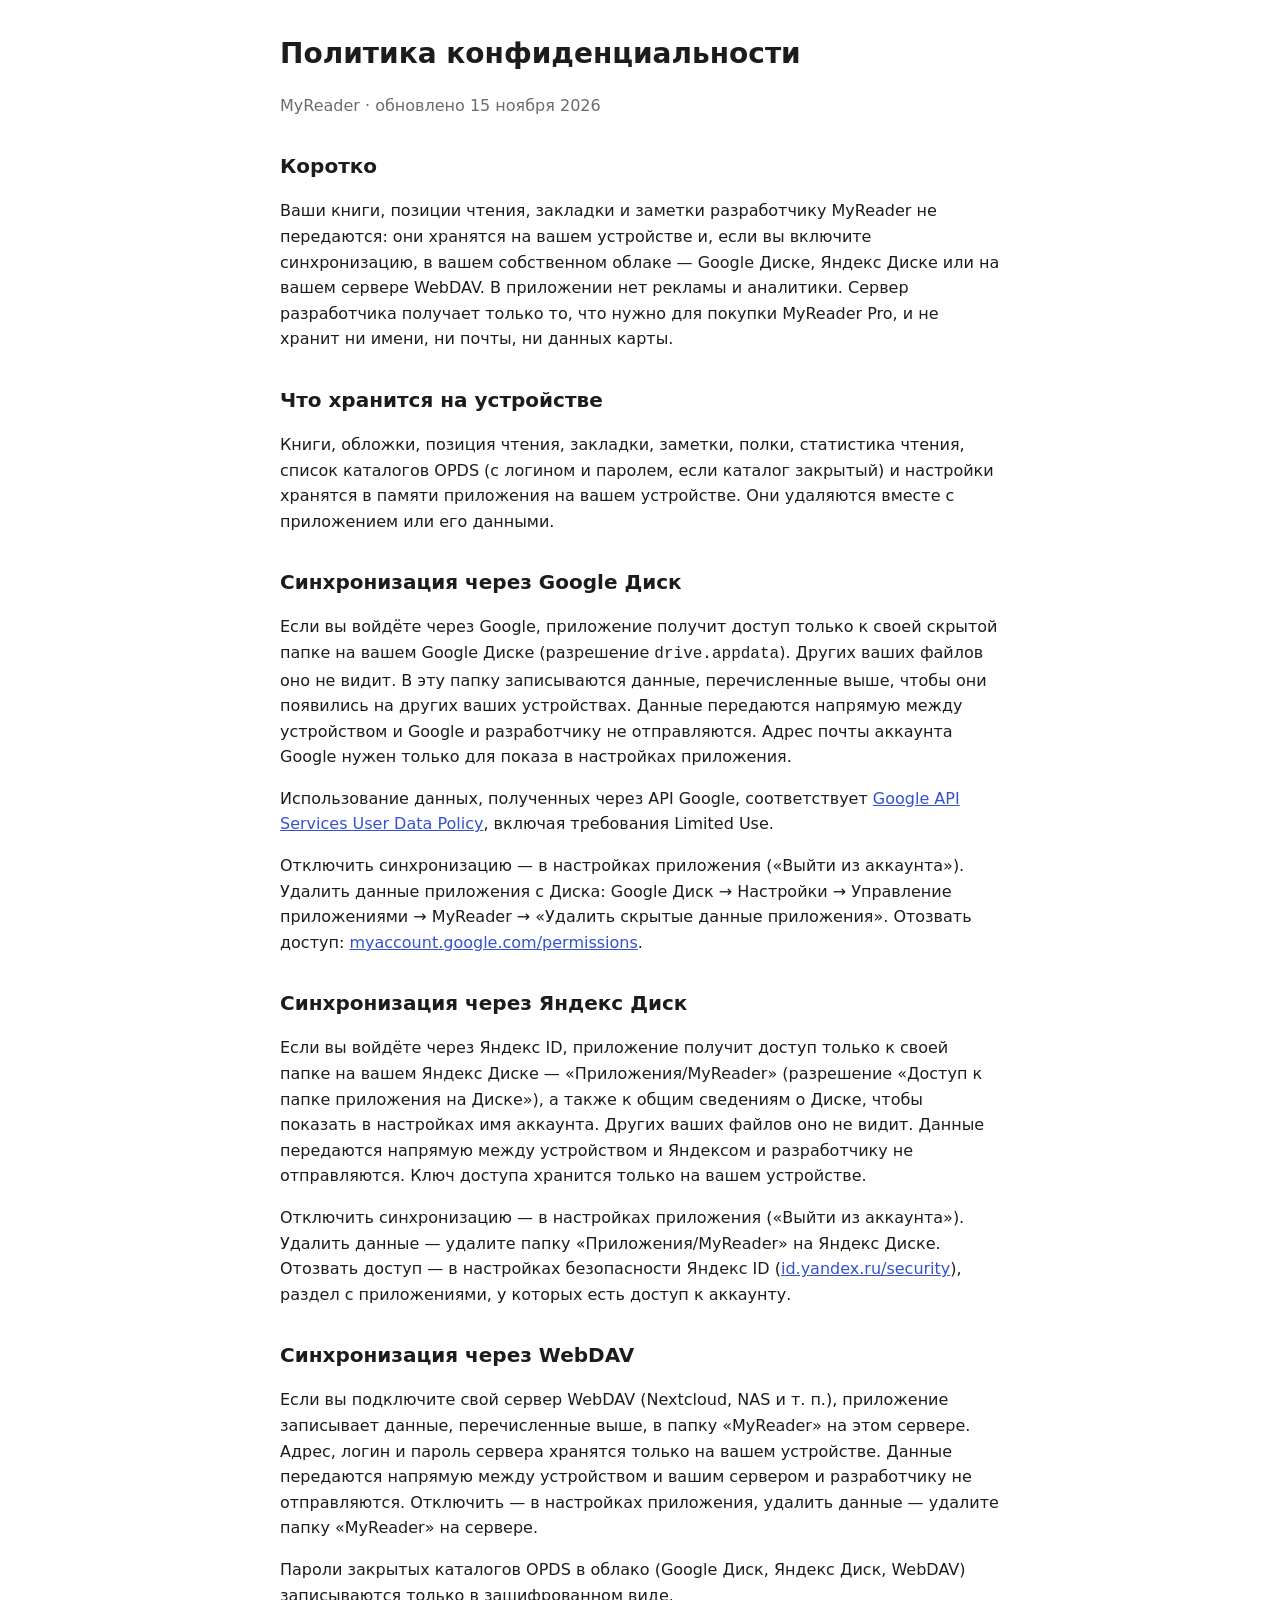
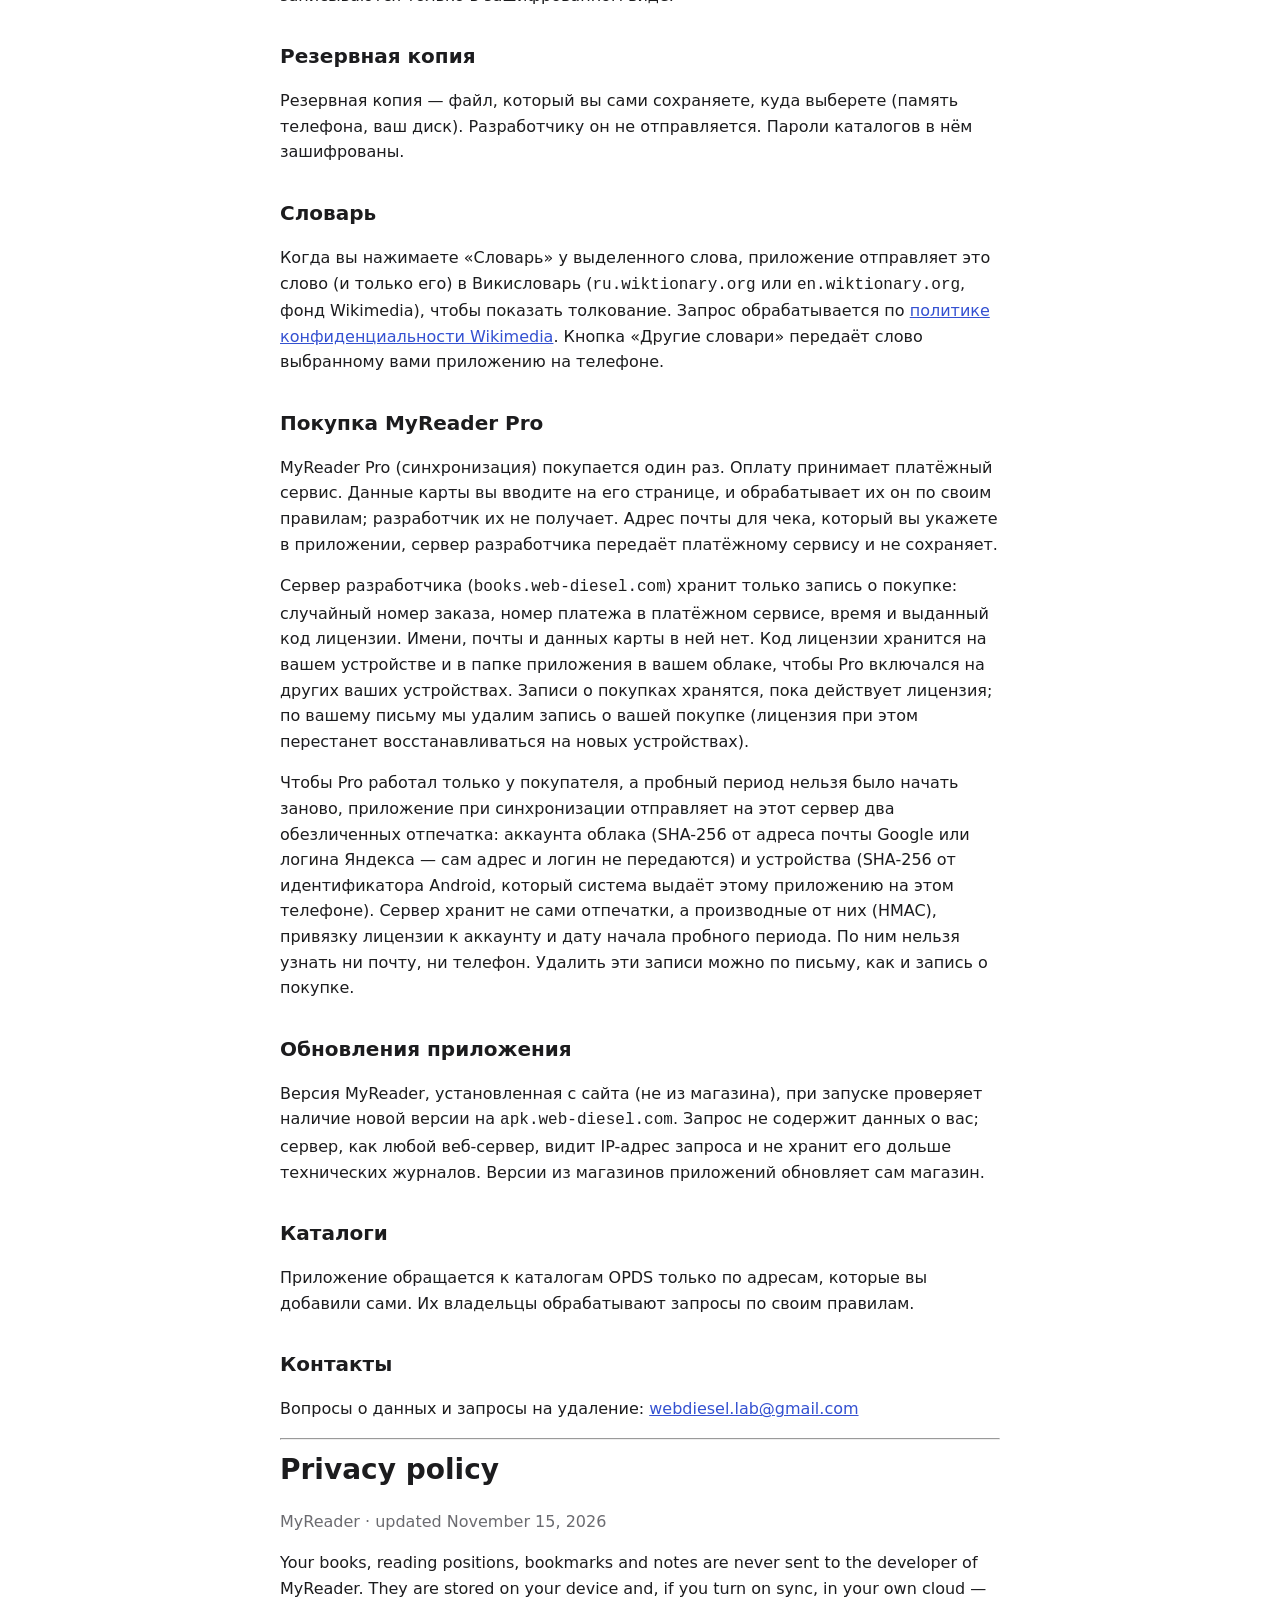
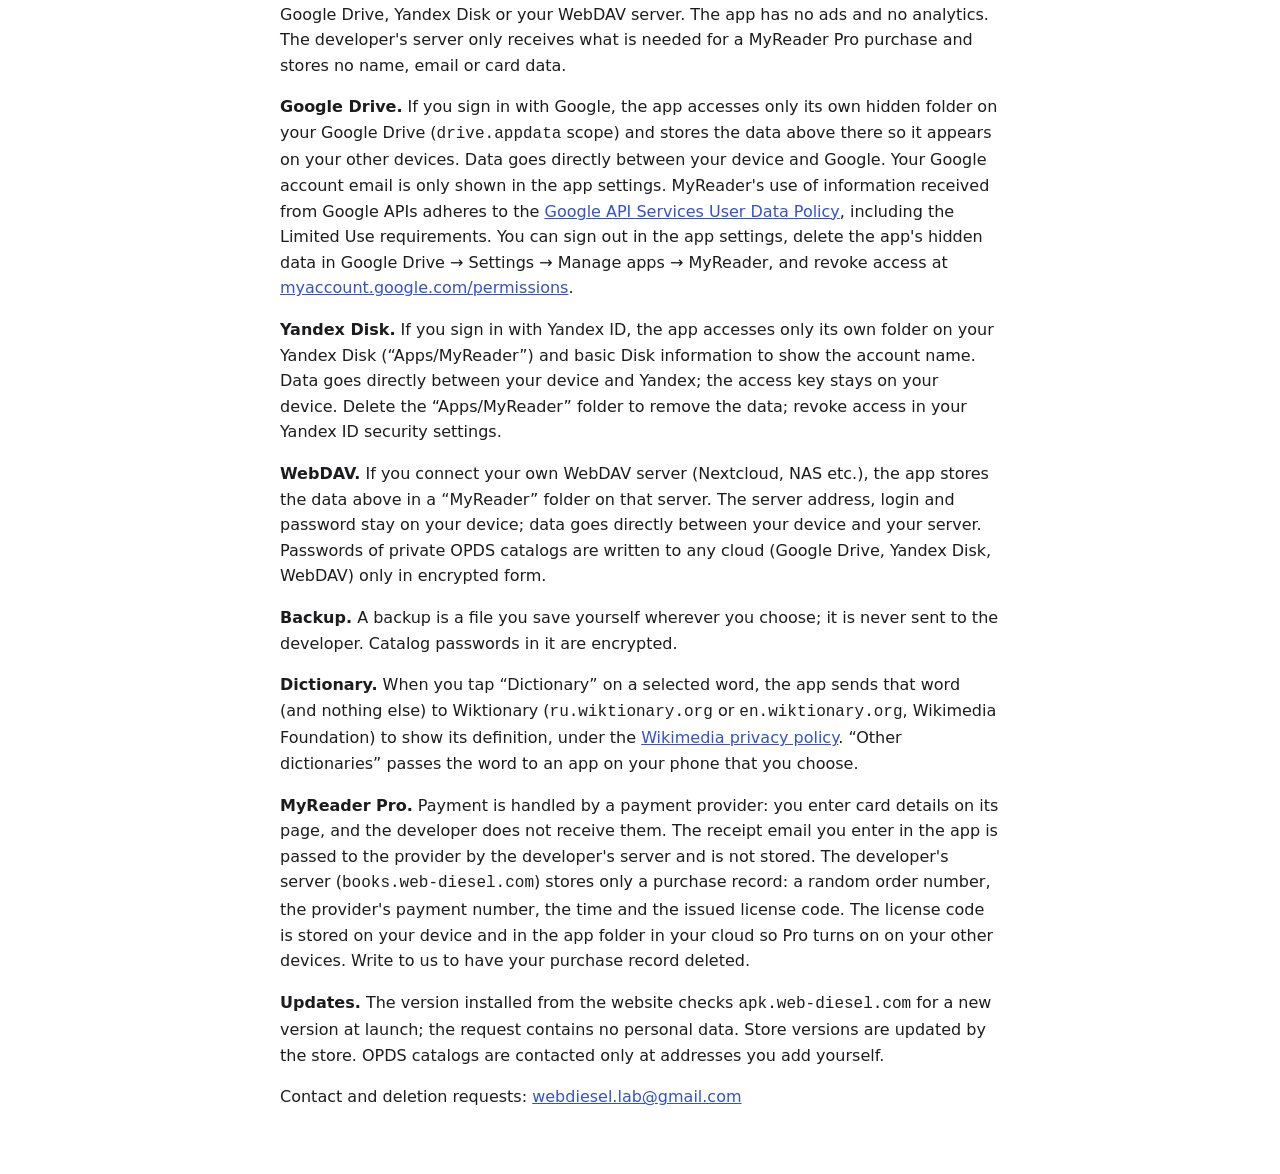
==== commit 29b5e05e: "Политика: WebDAV, резервная копия, словарь (Викисловарь)" ====
--- a/privacy.html
+++ b/privacy.html
@@ -3,13 +3,13 @@
 <title>MyReader — конфиденциальность</title><link rel="stylesheet" href="style.css"></head>
 <body><main>
 <h1>Политика конфиденциальности</h1>
-<p class="muted">MyReader · обновлено 11 ноября 2026</p>
+<p class="muted">MyReader · обновлено 15 ноября 2026</p>
 
 <h2>Коротко</h2>
-<p>Ваши книги, позиции чтения, закладки и заметки разработчику MyReader не передаются: они хранятся на вашем устройстве и, если вы включите синхронизацию, в вашем собственном облаке — Google Диске или Яндекс Диске. В приложении нет рекламы и аналитики. Сервер разработчика получает только то, что нужно для покупки MyReader Pro, и не хранит ни имени, ни почты, ни данных карты.</p>
+<p>Ваши книги, позиции чтения, закладки и заметки разработчику MyReader не передаются: они хранятся на вашем устройстве и, если вы включите синхронизацию, в вашем собственном облаке — Google Диске, Яндекс Диске или на вашем сервере WebDAV. В приложении нет рекламы и аналитики. Сервер разработчика получает только то, что нужно для покупки MyReader Pro, и не хранит ни имени, ни почты, ни данных карты.</p>
 
 <h2>Что хранится на устройстве</h2>
-<p>Книги, обложки, позиция чтения, закладки, заметки, список каталогов OPDS (с логином и паролем, если каталог закрытый) и настройки хранятся в памяти приложения на вашем устройстве. Они удаляются вместе с приложением или его данными.</p>
+<p>Книги, обложки, позиция чтения, закладки, заметки, полки, статистика чтения, список каталогов OPDS (с логином и паролем, если каталог закрытый) и настройки хранятся в памяти приложения на вашем устройстве. Они удаляются вместе с приложением или его данными.</p>
 
 <h2>Синхронизация через Google Диск</h2>
 <p>Если вы войдёте через Google, приложение получит доступ только к своей скрытой папке на вашем Google Диске (разрешение <code>drive.appdata</code>). Других ваших файлов оно не видит. В эту папку записываются данные, перечисленные выше, чтобы они появились на других ваших устройствах. Данные передаются напрямую между устройством и Google и разработчику не отправляются. Адрес почты аккаунта Google нужен только для показа в настройках приложения.</p>
@@ -19,6 +19,16 @@
 <h2>Синхронизация через Яндекс Диск</h2>
 <p>Если вы войдёте через Яндекс ID, приложение получит доступ только к своей папке на вашем Яндекс Диске — «Приложения/MyReader» (разрешение «Доступ к папке приложения на Диске»), а также к общим сведениям о Диске, чтобы показать в настройках имя аккаунта. Других ваших файлов оно не видит. Данные передаются напрямую между устройством и Яндексом и разработчику не отправляются. Ключ доступа хранится только на вашем устройстве.</p>
 <p>Отключить синхронизацию — в настройках приложения («Выйти из аккаунта»). Удалить данные — удалите папку «Приложения/MyReader» на Яндекс Диске. Отозвать доступ — в настройках безопасности Яндекс ID (<a href="https://id.yandex.ru/security">id.yandex.ru/security</a>), раздел с приложениями, у которых есть доступ к аккаунту.</p>
+
+<h2>Синхронизация через WebDAV</h2>
+<p>Если вы подключите свой сервер WebDAV (Nextcloud, NAS и т. п.), приложение записывает данные, перечисленные выше, в папку «MyReader» на этом сервере. Адрес, логин и пароль сервера хранятся только на вашем устройстве. Данные передаются напрямую между устройством и вашим сервером и разработчику не отправляются. Отключить — в настройках приложения, удалить данные — удалите папку «MyReader» на сервере.</p>
+<p>Пароли закрытых каталогов OPDS в облако (Google Диск, Яндекс Диск, WebDAV) записываются только в зашифрованном виде.</p>
+
+<h2>Резервная копия</h2>
+<p>Резервная копия — файл, который вы сами сохраняете, куда выберете (память телефона, ваш диск). Разработчику он не отправляется. Пароли каталогов в нём зашифрованы.</p>
+
+<h2>Словарь</h2>
+<p>Когда вы нажимаете «Словарь» у выделенного слова, приложение отправляет это слово (и только его) в Викисловарь (<code>ru.wiktionary.org</code> или <code>en.wiktionary.org</code>, фонд Wikimedia), чтобы показать толкование. Запрос обрабатывается по <a href="https://foundation.wikimedia.org/wiki/Policy:Privacy_policy">политике конфиденциальности Wikimedia</a>. Кнопка «Другие словари» передаёт слово выбранному вами приложению на телефоне.</p>
 
 <h2>Покупка MyReader Pro</h2>
 <p>MyReader Pro (синхронизация) покупается один раз. Оплату принимает платёжный сервис. Данные карты вы вводите на его странице, и обрабатывает их он по своим правилам; разработчик их не получает. Адрес почты для чека, который вы укажете в приложении, сервер разработчика передаёт платёжному сервису и не сохраняет.</p>
@@ -37,10 +47,13 @@
 <hr>
 <section id="en" lang="en">
 <h1>Privacy policy</h1>
-<p class="muted">MyReader · updated November 11, 2026</p>
-<p>Your books, reading positions, bookmarks and notes are never sent to the developer of MyReader. They are stored on your device and, if you turn on sync, in your own cloud — Google Drive or Yandex Disk. The app has no ads and no analytics. The developer's server only receives what is needed for a MyReader Pro purchase and stores no name, email or card data.</p>
+<p class="muted">MyReader · updated November 15, 2026</p>
+<p>Your books, reading positions, bookmarks and notes are never sent to the developer of MyReader. They are stored on your device and, if you turn on sync, in your own cloud — Google Drive, Yandex Disk or your WebDAV server. The app has no ads and no analytics. The developer's server only receives what is needed for a MyReader Pro purchase and stores no name, email or card data.</p>
 <p><b>Google Drive.</b> If you sign in with Google, the app accesses only its own hidden folder on your Google Drive (<code>drive.appdata</code> scope) and stores the data above there so it appears on your other devices. Data goes directly between your device and Google. Your Google account email is only shown in the app settings. MyReader's use of information received from Google APIs adheres to the <a href="https://developers.google.com/terms/api-services-user-data-policy">Google API Services User Data Policy</a>, including the Limited Use requirements. You can sign out in the app settings, delete the app's hidden data in Google Drive → Settings → Manage apps → MyReader, and revoke access at <a href="https://myaccount.google.com/permissions">myaccount.google.com/permissions</a>.</p>
 <p><b>Yandex Disk.</b> If you sign in with Yandex ID, the app accesses only its own folder on your Yandex Disk (“Apps/MyReader”) and basic Disk information to show the account name. Data goes directly between your device and Yandex; the access key stays on your device. Delete the “Apps/MyReader” folder to remove the data; revoke access in your Yandex ID security settings.</p>
+<p><b>WebDAV.</b> If you connect your own WebDAV server (Nextcloud, NAS etc.), the app stores the data above in a “MyReader” folder on that server. The server address, login and password stay on your device; data goes directly between your device and your server. Passwords of private OPDS catalogs are written to any cloud (Google Drive, Yandex Disk, WebDAV) only in encrypted form.</p>
+<p><b>Backup.</b> A backup is a file you save yourself wherever you choose; it is never sent to the developer. Catalog passwords in it are encrypted.</p>
+<p><b>Dictionary.</b> When you tap “Dictionary” on a selected word, the app sends that word (and nothing else) to Wiktionary (<code>ru.wiktionary.org</code> or <code>en.wiktionary.org</code>, Wikimedia Foundation) to show its definition, under the <a href="https://foundation.wikimedia.org/wiki/Policy:Privacy_policy">Wikimedia privacy policy</a>. “Other dictionaries” passes the word to an app on your phone that you choose.</p>
 <p><b>MyReader Pro.</b> Payment is handled by a payment provider: you enter card details on its page, and the developer does not receive them. The receipt email you enter in the app is passed to the provider by the developer's server and is not stored. The developer's server (<code>books.web-diesel.com</code>) stores only a purchase record: a random order number, the provider's payment number, the time and the issued license code. The license code is stored on your device and in the app folder in your cloud so Pro turns on on your other devices. Write to us to have your purchase record deleted.</p>
 <p><b>Updates.</b> The version installed from the website checks <code>apk.web-diesel.com</code> for a new version at launch; the request contains no personal data. Store versions are updated by the store. OPDS catalogs are contacted only at addresses you add yourself.</p>
 <p>Contact and deletion requests: <a href="mailto:webdiesel.lab@gmail.com">webdiesel.lab@gmail.com</a></p>
